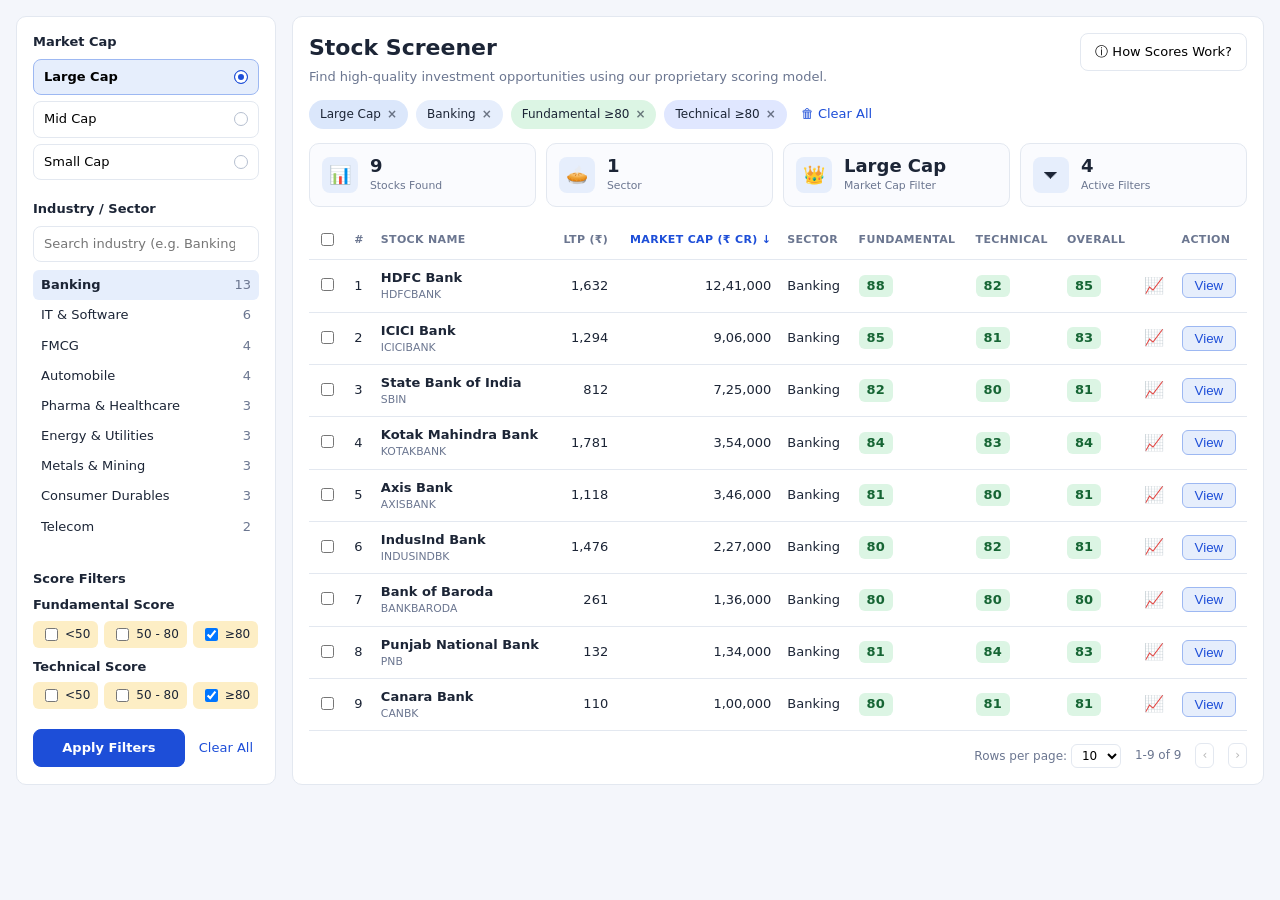
==== index.html @ 032cc3be "Add stock screener dashboard sample Co-Authored-By: Claude Sonnet 5.5 <noreply@anthropic.com> Claude" ====
<!doctype html>
<html lang="en">
<head>
<meta charset="utf-8">
<meta name="viewport" content="width=device-width, initial-scale=1">
<title>Stock Screener</title>
<style>
  :root {
    --bg: #f4f6fb; --card: #fff; --border: #e3e8f0; --text: #1c2536; --muted: #6b7690;
    --primary: #1d4ed8; --primary-soft: #e6eefc; --green: #16a34a; --green-soft: #dcf5e4;
    --amber-soft: #fdeec5; --amber: #a16207; --red-soft: #fde2e2; --red: #b91c1c; --blue-soft: #dbe7fb;
  }
  * { box-sizing: border-box; }
  body { margin: 0; font: 13px/1.4 system-ui, -apple-system, "Segoe UI", Roboto, sans-serif; background: var(--bg); color: var(--text); }
  .layout { display: grid; grid-template-columns: 260px 1fr; gap: 16px; max-width: 1280px; margin: 0 auto; padding: 16px; }
  aside, main { background: var(--card); border: 1px solid var(--border); border-radius: 10px; padding: 16px; }
  h3 { margin: 0 0 8px; font-size: 13px; }
  h1 { margin: 0; font-size: 22px; }
  .sub { color: var(--muted); margin: 4px 0 0; }
  .section { margin-bottom: 20px; }
  .opt { display: flex; align-items: center; gap: 8px; width: 100%; padding: 8px 10px; margin-bottom: 6px; border: 1px solid var(--border); border-radius: 8px; background: #fff; cursor: pointer; font: inherit; text-align: left; }
  .opt.active { background: var(--primary-soft); border-color: #9db8f2; font-weight: 600; }
  .opt .dot { margin-left: auto; width: 14px; height: 14px; border-radius: 50%; border: 1.5px solid #b6bfd0; }
  .opt.active .dot { background: var(--primary); border-color: var(--primary); box-shadow: inset 0 0 0 3px #fff; }
  input[type=search] { width: 100%; padding: 8px 10px; border: 1px solid var(--border); border-radius: 8px; font: inherit; margin-bottom: 8px; }
  .sectors { max-height: 280px; overflow: auto; }
  .sec { display: flex; justify-content: space-between; padding: 6px 8px; border-radius: 6px; cursor: pointer; }
  .sec:hover { background: #f1f4fa; }
  .sec.active { background: var(--primary-soft); font-weight: 600; }
  .sec span { color: var(--muted); font-weight: 400; }
  .chk { display: flex; gap: 6px; flex-wrap: wrap; margin-bottom: 10px; }
  .chk label { display: flex; align-items: center; gap: 4px; padding: 4px 8px; border-radius: 6px; background: var(--amber-soft); cursor: pointer; font-size: 12px; }
  .lbl { font-weight: 600; margin: 8px 0 6px; }
  .btns { display: flex; gap: 8px; align-items: center; }
  .btn { padding: 9px 14px; border-radius: 8px; border: 1px solid var(--border); background: #fff; cursor: pointer; font: inherit; }
  .btn.primary { background: var(--primary); color: #fff; border-color: var(--primary); flex: 1; font-weight: 600; }
  .btn.link { border: none; background: none; color: var(--primary); padding: 4px 6px; }
  header { display: flex; justify-content: space-between; gap: 12px; align-items: flex-start; }
  .chips { display: flex; flex-wrap: wrap; gap: 8px; align-items: center; margin: 14px 0; }
  .chip { padding: 5px 10px; border-radius: 999px; font-size: 12px; border: 1px solid transparent; cursor: pointer; }
  .chip.c0 { background: var(--blue-soft); } .chip.c1 { background: var(--primary-soft); }
  .chip.c2 { background: var(--green-soft); } .chip.c3 { background: #e0e7ff; }
  .chip b { margin-left: 6px; opacity: .6; }
  .stats { display: grid; grid-template-columns: repeat(4, 1fr); gap: 10px; margin-bottom: 14px; }
  .stat { display: flex; gap: 12px; align-items: center; padding: 12px; border: 1px solid var(--border); border-radius: 10px; background: #fafbfe; }
  .stat .ic { width: 36px; height: 36px; border-radius: 8px; display: grid; place-items: center; background: var(--primary-soft); font-size: 18px; }
  .stat strong { font-size: 18px; display: block; line-height: 1.1; }
  .stat small { color: var(--muted); }
  .tablewrap { overflow-x: auto; }
  table { width: 100%; border-collapse: collapse; min-width: 760px; }
  th, td { padding: 9px 8px; text-align: left; border-bottom: 1px solid var(--border); white-space: nowrap; }
  th { font-size: 11px; color: var(--muted); text-transform: uppercase; letter-spacing: .03em; cursor: pointer; user-select: none; }
  th.sorted { color: var(--primary); }
  td.num, th.num { text-align: right; }
  td small { color: var(--muted); display: block; }
  .score { display: inline-block; min-width: 34px; text-align: center; padding: 2px 8px; border-radius: 6px; font-weight: 600; }
  .s-hi { background: var(--green-soft); color: #166534; } .s-mid { background: var(--amber-soft); color: var(--amber); } .s-lo { background: var(--red-soft); color: var(--red); }
  .spark { color: var(--green); font-size: 16px; }
  .view { padding: 4px 12px; border: 1px solid #9db8f2; background: var(--primary-soft); color: var(--primary); border-radius: 6px; cursor: pointer; }
  .foot { display: flex; justify-content: flex-end; align-items: center; gap: 14px; margin-top: 12px; color: var(--muted); font-size: 12px; }
  .foot select, .foot button { font: inherit; padding: 3px 6px; border: 1px solid var(--border); border-radius: 6px; background: #fff; }
  .empty { text-align: center; padding: 40px; color: var(--muted); }
  @media (max-width: 900px) { .layout { grid-template-columns: 1fr; } .stats { grid-template-columns: repeat(2, 1fr); } }
</style>
</head>
<body>
<div class="layout">
  <aside>
    <div class="section"><h3>Market Cap</h3><div id="caps"></div></div>
    <div class="section">
      <h3>Industry / Sector</h3>
      <input type="search" id="secSearch" placeholder="Search industry (e.g. Banking, IT ...)">
      <div class="sectors" id="sectors"></div>
    </div>
    <div class="section">
      <h3>Score Filters</h3>
      <div class="lbl">Fundamental Score</div><div class="chk" id="fScore"></div>
      <div class="lbl">Technical Score</div><div class="chk" id="tScore"></div>
    </div>
    <div class="btns"><button class="btn primary" id="apply">Apply Filters</button><button class="btn link" id="clear">Clear All</button></div>
  </aside>

  <main>
    <header>
      <div><h1>Stock Screener</h1><p class="sub">Find high-quality investment opportunities using our proprietary scoring model.</p></div>
      <button class="btn" onclick="alert('Scores range 0-100. Overall = average of Fundamental and Technical. Sample data only.')">ⓘ How Scores Work?</button>
    </header>
    <div class="chips" id="chips"></div>
    <div class="stats" id="stats"></div>
    <div class="tablewrap">
      <table>
        <thead><tr id="thead"></tr></thead>
        <tbody id="tbody"></tbody>
      </table>
    </div>
    <div class="foot">
      <span>Rows per page:
        <select id="pageSize"><option>5</option><option selected>10</option><option>20</option></select></span>
      <span id="range"></span>
      <button id="prev">‹</button><button id="next">›</button>
    </div>
  </main>
</div>

<script>
// Sample data: [name, ticker, ltp, mcapCr, sector, cap, fundamental, technical]
const DATA = [
  ["HDFC Bank","HDFCBANK",1632,1241000,"Banking","Large",88,82],
  ["ICICI Bank","ICICIBANK",1294,906000,"Banking","Large",85,81],
  ["State Bank of India","SBIN",812,725000,"Banking","Large",82,80],
  ["Kotak Mahindra Bank","KOTAKBANK",1781,354000,"Banking","Large",84,83],
  ["Axis Bank","AXISBANK",1118,346000,"Banking","Large",81,80],
  ["IndusInd Bank","INDUSINDBK",1476,227000,"Banking","Large",80,82],
  ["Bank of Baroda","BANKBARODA",261,136000,"Banking","Large",80,80],
  ["Punjab National Bank","PNB",132,134000,"Banking","Large",81,84],
  ["Canara Bank","CANBK",110,100000,"Banking","Large",80,81],
  ["Union Bank of India","UNIONBANK",132,98000,"Banking","Large",78,81],
  ["IDFC First Bank","IDFCFIRSTB",78,55000,"Banking","Mid",72,66],
  ["Federal Bank","FEDERALBNK",190,46000,"Banking","Mid",79,74],
  ["Karur Vysya Bank","KARURVYSYA",215,17000,"Banking","Small",76,70],
  ["TCS","TCS",4120,1490000,"IT & Software","Large",90,78],
  ["Infosys","INFY",1890,785000,"IT & Software","Large",86,74],
  ["HCL Technologies","HCLTECH",1720,466000,"IT & Software","Large",83,79],
  ["Persistent Systems","PERSISTENT",5400,84000,"IT & Software","Mid",84,85],
  ["Coforge","COFORGE",7800,48000,"IT & Software","Mid",80,76],
  ["Sonata Software","SONATSOFTW",690,9600,"IT & Software","Small",74,62],
  ["Hindustan Unilever","HINDUNILVR",2480,583000,"FMCG","Large",82,58],
  ["ITC","ITC",465,582000,"FMCG","Large",85,71],
  ["Nestle India","NESTLEIND",2350,226000,"FMCG","Large",81,64],
  ["Dabur India","DABUR",540,96000,"FMCG","Mid",70,55],
  ["Maruti Suzuki","MARUTI",12400,390000,"Automobile","Large",84,77],
  ["Tata Motors","TATAMOTORS",980,360000,"Automobile","Large",78,69],
  ["TVS Motor","TVSMOTOR",2650,126000,"Automobile","Large",83,86],
  ["Ashok Leyland","ASHOKLEY",230,67000,"Automobile","Mid",76,72],
  ["Sun Pharma","SUNPHARMA",1780,427000,"Pharma & Healthcare","Large",87,81],
  ["Cipla","CIPLA",1560,126000,"Pharma & Healthcare","Large",82,70],
  ["Lupin","LUPIN",2040,93000,"Pharma & Healthcare","Mid",79,83],
  ["Reliance Industries","RELIANCE",2910,1970000,"Energy & Utilities","Large",83,75],
  ["NTPC","NTPC",372,360000,"Energy & Utilities","Large",78,80],
  ["Tata Power","TATAPOWER",410,131000,"Energy & Utilities","Mid",72,77],
  ["Tata Steel","TATASTEEL",158,197000,"Metals & Mining","Large",65,68],
  ["Hindalco","HINDALCO",690,155000,"Metals & Mining","Large",77,82],
  ["NMDC","NMDC",72,63000,"Metals & Mining","Mid",70,64],
  ["Asian Paints","ASIANPAINT",2850,273000,"Consumer Durables","Large",80,55],
  ["Titan Company","TITAN",3480,309000,"Consumer Durables","Large",84,72],
  ["Havells India","HAVELLS",1620,101000,"Consumer Durables","Mid",78,69],
  ["Bharti Airtel","BHARTIARTL",1590,950000,"Telecom","Large",86,84],
  ["Vodafone Idea","IDEA",14,98000,"Telecom","Mid",32,48],
  ["DLF","DLF",810,200000,"Realty","Large",76,80],
  ["Godrej Properties","GODREJPROP",2780,77000,"Realty","Mid",74,73],
  ["UPL","UPL",530,40000,"Chemicals","Mid",60,58],
  ["SRF","SRF",2380,70000,"Chemicals","Mid",77,68],
  ["Aarti Industries","AARTIIND",420,15000,"Chemicals","Small",58,52]
].map(([name,ticker,ltp,mcap,sector,cap,f,t]) => ({name,ticker,ltp,mcap,sector,cap,f,t,o:Math.round((f+t)/2)}));

const CAPS = ["Large","Mid","Small"];
const BANDS = {"<50":[0,49],"50-80":[50,79],"≥80":[80,100]};
const SECTORS = [...new Set(DATA.map(d => d.sector))];

// applied = what the table uses; draft = sidebar edits until "Apply Filters"
const initial = () => ({cap:"Large", sector:"Banking", f:["≥80"], t:["≥80"]});
let applied = initial(), draft = structuredClone(applied);
let sort = {key:"mcap", dir:-1}, page = 0, pageSize = 10, selected = new Set();
const $ = id => document.getElementById(id);
const fmt = n => n.toLocaleString("en-IN");

function bandMatch(v, bands) { return !bands.length || bands.some(b => v >= BANDS[b][0] && v <= BANDS[b][1]); }
function filtered() {
  const rows = DATA.filter(d => (!applied.cap || d.cap === applied.cap) && (!applied.sector || d.sector === applied.sector)
    && bandMatch(d.f, applied.f) && bandMatch(d.t, applied.t));
  const k = sort.key;
  return rows.sort((a,b) => (typeof a[k] === "string" ? a[k].localeCompare(b[k]) : a[k]-b[k]) * sort.dir);
}

function renderSidebar() {
  $("caps").innerHTML = CAPS.map(c => `<button class="opt ${draft.cap===c?"active":""}" data-cap="${c}">${c} Cap<i class="dot"></i></button>`).join("");
  const q = $("secSearch").value.toLowerCase();
  $("sectors").innerHTML = SECTORS.filter(s => s.toLowerCase().includes(q)).map(s =>
    `<div class="sec ${draft.sector===s?"active":""}" data-sec="${s}">${s}<span>${DATA.filter(d=>d.sector===s).length}</span></div>`).join("");
  for (const [id,key] of [["fScore","f"],["tScore","t"]])
    $(id).innerHTML = Object.keys(BANDS).map(b => `<label><input type="checkbox" data-k="${key}" value="${b}" ${draft[key].includes(b)?"checked":""}>${b.replace("-"," - ")}</label>`).join("");
}

function renderChips() {
  const items = [];
  if (applied.cap) items.push(["cap", `${applied.cap} Cap`]);
  if (applied.sector) items.push(["sector", applied.sector]);
  if (applied.f.length) items.push(["f", `Fundamental ${applied.f.join(", ")}`]);
  if (applied.t.length) items.push(["t", `Technical ${applied.t.join(", ")}`]);
  $("chips").innerHTML = items.map(([k,l],i) => `<span class="chip c${i}" data-chip="${k}">${l}<b>×</b></span>`).join("")
    + (items.length ? `<button class="btn link" id="clearChips">🗑 Clear All</button>` : "");
  return items.length;
}

const cls = v => v >= 80 ? "s-hi" : v >= 50 ? "s-mid" : "s-lo";
const COLS = [["name","Stock Name"],["ltp","LTP (₹)","num"],["mcap","Market Cap (₹ Cr)","num"],["sector","Sector"],["f","Fundamental"],["t","Technical"],["o","Overall"]];

function render() {
  const rows = filtered(), nFilters = renderChips();
  const pages = Math.max(1, Math.ceil(rows.length / pageSize));
  page = Math.min(page, pages - 1);
  const slice = rows.slice(page*pageSize, (page+1)*pageSize);
  const sectors = new Set(rows.map(r => r.sector)).size;

  $("stats").innerHTML = [
    ["📊", rows.length, "Stocks Found"], ["🥧", sectors, sectors === 1 ? "Sector" : "Sectors"],
    ["👑", applied.cap ? `${applied.cap} Cap` : "All", "Market Cap Filter"], ["⏷", nFilters, "Active Filters"]
  ].map(([i,v,l]) => `<div class="stat"><div class="ic">${i}</div><div><strong>${v}</strong><small>${l}</small></div></div>`).join("");

  $("thead").innerHTML = `<th><input type="checkbox" id="all" ${slice.length && slice.every(r=>selected.has(r.ticker))?"checked":""}></th><th>#</th>`
    + COLS.map(([k,l,c]) => `<th class="${c||""} ${sort.key===k?"sorted":""}" data-sort="${k}">${l}${sort.key===k?(sort.dir>0?" ↑":" ↓"):""}</th>`).join("") + "<th></th><th>Action</th>";

  $("tbody").innerHTML = slice.length ? slice.map((r,i) => `<tr>
    <td><input type="checkbox" data-sel="${r.ticker}" ${selected.has(r.ticker)?"checked":""}></td>
    <td>${page*pageSize+i+1}</td>
    <td><b>${r.name}</b><small>${r.ticker}</small></td>
    <td class="num">${fmt(r.ltp)}</td><td class="num">${fmt(r.mcap)}</td><td>${r.sector}</td>
    <td><span class="score ${cls(r.f)}">${r.f}</span></td>
    <td><span class="score ${cls(r.t)}">${r.t}</span></td>
    <td><span class="score ${cls(r.o)}">${r.o}</span></td>
    <td class="spark">📈</td>
    <td><button class="view" onclick="alert('${r.name} (${r.ticker}) — detail view coming soon')">View</button></td></tr>`).join("")
    : `<tr><td colspan="11" class="empty">No stocks match these filters. Try clearing some.</td></tr>`;

  const from = rows.length ? page*pageSize+1 : 0;
  $("range").textContent = `${from}-${Math.min((page+1)*pageSize, rows.length)} of ${rows.length}`;
  $("prev").disabled = page === 0; $("next").disabled = page >= pages - 1;
}

function sync() { draft = structuredClone(applied); renderSidebar(); render(); }

// --- events ---
$("caps").onclick = e => { const b = e.target.closest("[data-cap]"); if (b) { draft.cap = b.dataset.cap; renderSidebar(); } };
$("sectors").onclick = e => { const s = e.target.closest("[data-sec]"); if (s) { draft.sector = draft.sector === s.dataset.sec ? null : s.dataset.sec; renderSidebar(); } };
$("secSearch").oninput = renderSidebar;
document.querySelector("aside").onchange = e => {
  const k = e.target.dataset.k; if (!k) return;
  draft[k] = e.target.checked ? [...draft[k], e.target.value] : draft[k].filter(v => v !== e.target.value);
};
$("apply").onclick = () => { applied = structuredClone(draft); page = 0; render(); };
const clearAll = () => { applied = {cap:null, sector:null, f:[], t:[]}; page = 0; sync(); };
$("clear").onclick = clearAll;
$("chips").onclick = e => {
  if (e.target.id === "clearChips") return clearAll();
  const c = e.target.closest("[data-chip]"); if (!c) return;
  const k = c.dataset.chip; applied[k] = Array.isArray(applied[k]) ? [] : null; page = 0; sync();
};
$("thead").onclick = e => {
  if (e.target.id === "all") { filtered().slice(page*pageSize,(page+1)*pageSize).forEach(r => e.target.checked ? selected.add(r.ticker) : selected.delete(r.ticker)); return render(); }
  const th = e.target.closest("[data-sort]"); if (!th) return;
  const k = th.dataset.sort; sort = {key:k, dir: sort.key === k ? -sort.dir : -1}; render();
};
$("tbody").onchange = e => { const t = e.target.dataset.sel; if (t) { e.target.checked ? selected.add(t) : selected.delete(t); render(); } };
$("pageSize").onchange = e => { pageSize = +e.target.value; page = 0; render(); };
$("prev").onclick = () => { page--; render(); };
$("next").onclick = () => { page++; render(); };

sync();
</script>
</body>
</html>
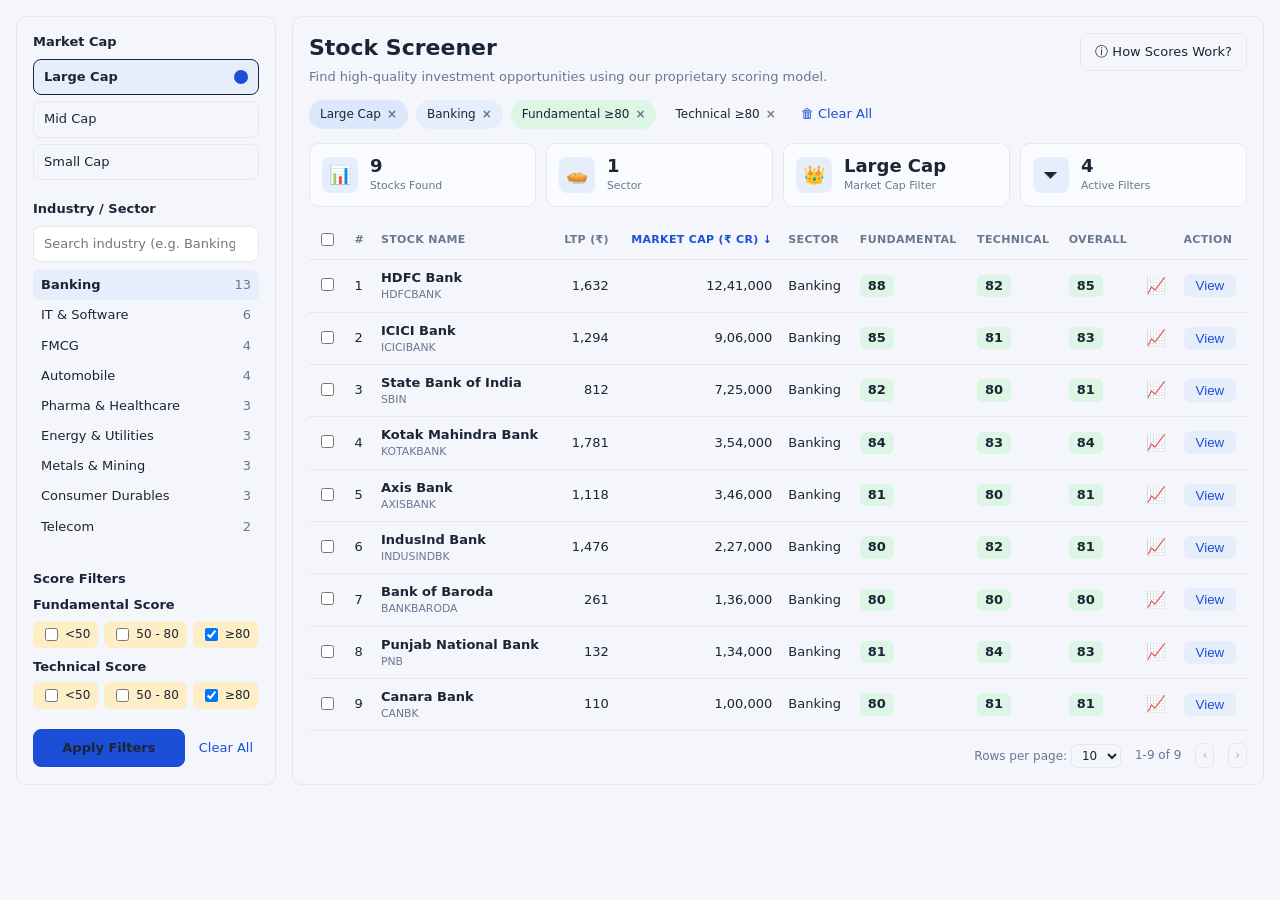
==== commit 8007c18e: "Deploy dashboard to GitHub Pages; add dark mode and inline notices Co-Authored-By: Claude Sonnet 5.5" ====
--- a/index.html
+++ b/index.html
@@ -5,44 +5,57 @@
 <meta name="viewport" content="width=device-width, initial-scale=1">
 <title>Stock Screener</title>
 <style>
+  .btn, .opt, input, select { color: var(--text); }
+  .btn.primary { color: #fff; }
   :root {
-    --bg: #f4f6fb; --card: #fff; --border: #e3e8f0; --text: #1c2536; --muted: #6b7690;
-    --primary: #1d4ed8; --primary-soft: #e6eefc; --green: #16a34a; --green-soft: #dcf5e4;
-    --amber-soft: #fdeec5; --amber: #a16207; --red-soft: #fde2e2; --red: #b91c1c; --blue-soft: #dbe7fb;
+    --bg: #f4f6fb; --card: var(--card); --card2: #fafbfe; --hover: var(--hover); --border: #e3e8f0; --text: #1c2536; --muted: #6b7690;
+    --primary: #1d4ed8; --primary-soft: #e6eefc; --primary-line: var(--primary-line); --ring: var(--ring); --chip3: var(--chip3);
+    --green: #16a34a; --green-soft: #dcf5e4; --green-text: var(--green-text); --amber-soft: #fdeec5; --amber: #a16207;
+    --red-soft: #fde2e2; --red: #b91c1c; --blue-soft: #dbe7fb;
   }
+  @media (prefers-color-scheme: dark) { :root:not([data-theme="light"]) {
+    --bg: #0f1522; --card: #171f30; --card2: #1b2437; --hover: #202b41; --border: #2b3750; --text: #e6ebf5; --muted: #93a0ba;
+    --primary: #6d9bff; --primary-soft: #1e2f55; --primary-line: #3d5fa8; --ring: #51607f; --chip3: #26325a;
+    --green: #4ade80; --green-soft: #17382a; --green-text: #86efac; --amber-soft: #3d3216; --amber: #fcd34d;
+    --red-soft: #432020; --red: #fca5a5; --blue-soft: #1d2f50; color-scheme: dark } }
+  :root[data-theme="dark"] {
+    --bg: #0f1522; --card: #171f30; --card2: #1b2437; --hover: #202b41; --border: #2b3750; --text: #e6ebf5; --muted: #93a0ba;
+    --primary: #6d9bff; --primary-soft: #1e2f55; --primary-line: #3d5fa8; --ring: #51607f; --chip3: #26325a;
+    --green: #4ade80; --green-soft: #17382a; --green-text: #86efac; --amber-soft: #3d3216; --amber: #fcd34d;
+    --red-soft: #432020; --red: #fca5a5; --blue-soft: #1d2f50; color-scheme: dark }
   * { box-sizing: border-box; }
   body { margin: 0; font: 13px/1.4 system-ui, -apple-system, "Segoe UI", Roboto, sans-serif; background: var(--bg); color: var(--text); }
-  .layout { display: grid; grid-template-columns: 260px 1fr; gap: 16px; max-width: 1280px; margin: 0 auto; padding: 16px; }
+  .layout { display: grid; grid-template-columns: 260px minmax(0,1fr); gap: 16px; max-width: 1280px; margin: 0 auto; padding-block: 16px; padding-left: max(16px, env(safe-area-inset-left, 0px)); padding-right: max(16px, env(safe-area-inset-right, 0px)); }
   aside, main { background: var(--card); border: 1px solid var(--border); border-radius: 10px; padding: 16px; }
   h3 { margin: 0 0 8px; font-size: 13px; }
   h1 { margin: 0; font-size: 22px; }
   .sub { color: var(--muted); margin: 4px 0 0; }
   .section { margin-bottom: 20px; }
-  .opt { display: flex; align-items: center; gap: 8px; width: 100%; padding: 8px 10px; margin-bottom: 6px; border: 1px solid var(--border); border-radius: 8px; background: #fff; cursor: pointer; font: inherit; text-align: left; }
-  .opt.active { background: var(--primary-soft); border-color: #9db8f2; font-weight: 600; }
-  .opt .dot { margin-left: auto; width: 14px; height: 14px; border-radius: 50%; border: 1.5px solid #b6bfd0; }
-  .opt.active .dot { background: var(--primary); border-color: var(--primary); box-shadow: inset 0 0 0 3px #fff; }
+  .opt { display: flex; align-items: center; gap: 8px; width: 100%; padding: 8px 10px; margin-bottom: 6px; border: 1px solid var(--border); border-radius: 8px; background: var(--card); cursor: pointer; font: inherit; text-align: left; }
+  .opt.active { background: var(--primary-soft); border-color: var(--primary-line); font-weight: 600; }
+  .opt .dot { margin-left: auto; width: 14px; height: 14px; border-radius: 50%; border: 1.5px solid var(--ring); }
+  .opt.active .dot { background: var(--primary); border-color: var(--primary); box-shadow: inset 0 0 0 3px var(--card); }
   input[type=search] { width: 100%; padding: 8px 10px; border: 1px solid var(--border); border-radius: 8px; font: inherit; margin-bottom: 8px; }
   .sectors { max-height: 280px; overflow: auto; }
   .sec { display: flex; justify-content: space-between; padding: 6px 8px; border-radius: 6px; cursor: pointer; }
-  .sec:hover { background: #f1f4fa; }
+  .sec:hover { background: var(--hover); }
   .sec.active { background: var(--primary-soft); font-weight: 600; }
   .sec span { color: var(--muted); font-weight: 400; }
   .chk { display: flex; gap: 6px; flex-wrap: wrap; margin-bottom: 10px; }
   .chk label { display: flex; align-items: center; gap: 4px; padding: 4px 8px; border-radius: 6px; background: var(--amber-soft); cursor: pointer; font-size: 12px; }
   .lbl { font-weight: 600; margin: 8px 0 6px; }
   .btns { display: flex; gap: 8px; align-items: center; }
-  .btn { padding: 9px 14px; border-radius: 8px; border: 1px solid var(--border); background: #fff; cursor: pointer; font: inherit; }
-  .btn.primary { background: var(--primary); color: #fff; border-color: var(--primary); flex: 1; font-weight: 600; }
+  .btn { padding: 9px 14px; border-radius: 8px; border: 1px solid var(--border); background: var(--card); cursor: pointer; font: inherit; }
+  .btn.primary { background: var(--primary); color: var(--card); border-color: var(--primary); flex: 1; font-weight: 600; }
   .btn.link { border: none; background: none; color: var(--primary); padding: 4px 6px; }
   header { display: flex; justify-content: space-between; gap: 12px; align-items: flex-start; }
   .chips { display: flex; flex-wrap: wrap; gap: 8px; align-items: center; margin: 14px 0; }
   .chip { padding: 5px 10px; border-radius: 999px; font-size: 12px; border: 1px solid transparent; cursor: pointer; }
   .chip.c0 { background: var(--blue-soft); } .chip.c1 { background: var(--primary-soft); }
-  .chip.c2 { background: var(--green-soft); } .chip.c3 { background: #e0e7ff; }
+  .chip.c2 { background: var(--green-soft); } .chip.c3 { background: var(--chip3); }
   .chip b { margin-left: 6px; opacity: .6; }
   .stats { display: grid; grid-template-columns: repeat(4, 1fr); gap: 10px; margin-bottom: 14px; }
-  .stat { display: flex; gap: 12px; align-items: center; padding: 12px; border: 1px solid var(--border); border-radius: 10px; background: #fafbfe; }
+  .stat { display: flex; gap: 12px; align-items: center; padding: 12px; border: 1px solid var(--border); border-radius: 10px; background: var(--card2); }
   .stat .ic { width: 36px; height: 36px; border-radius: 8px; display: grid; place-items: center; background: var(--primary-soft); font-size: 18px; }
   .stat strong { font-size: 18px; display: block; line-height: 1.1; }
   .stat small { color: var(--muted); }
@@ -54,11 +67,12 @@
   td.num, th.num { text-align: right; }
   td small { color: var(--muted); display: block; }
   .score { display: inline-block; min-width: 34px; text-align: center; padding: 2px 8px; border-radius: 6px; font-weight: 600; }
-  .s-hi { background: var(--green-soft); color: #166534; } .s-mid { background: var(--amber-soft); color: var(--amber); } .s-lo { background: var(--red-soft); color: var(--red); }
+  .s-hi { background: var(--green-soft); color: var(--green-text); } .s-mid { background: var(--amber-soft); color: var(--amber); } .s-lo { background: var(--red-soft); color: var(--red); }
   .spark { color: var(--green); font-size: 16px; }
-  .view { padding: 4px 12px; border: 1px solid #9db8f2; background: var(--primary-soft); color: var(--primary); border-radius: 6px; cursor: pointer; }
+  .view { padding: 4px 12px; border: 1px solid var(--primary-line); background: var(--primary-soft); color: var(--primary); border-radius: 6px; cursor: pointer; }
   .foot { display: flex; justify-content: flex-end; align-items: center; gap: 14px; margin-top: 12px; color: var(--muted); font-size: 12px; }
-  .foot select, .foot button { font: inherit; padding: 3px 6px; border: 1px solid var(--border); border-radius: 6px; background: #fff; }
+  .foot select, .foot button { font: inherit; padding: 3px 6px; border: 1px solid var(--border); border-radius: 6px; background: var(--card); }
+  .toast { padding: 8px 12px; margin-top: 12px; border-radius: 8px; background: var(--primary-soft); border: 1px solid var(--primary-line); }
   .empty { text-align: center; padding: 40px; color: var(--muted); }
   @media (max-width: 900px) { .layout { grid-template-columns: 1fr; } .stats { grid-template-columns: repeat(2, 1fr); } }
 </style>
@@ -83,8 +97,9 @@
   <main>
     <header>
       <div><h1>Stock Screener</h1><p class="sub">Find high-quality investment opportunities using our proprietary scoring model.</p></div>
-      <button class="btn" onclick="alert('Scores range 0-100. Overall = average of Fundamental and Technical. Sample data only.')">ⓘ How Scores Work?</button>
+      <button class="btn" onclick="note('Scores range 0-100. Overall is the average of Fundamental and Technical. All figures are sample data.')">ⓘ How Scores Work?</button>
     </header>
+    <div class="toast" id="toast" hidden></div>
     <div class="chips" id="chips"></div>
     <div class="stats" id="stats"></div>
     <div class="tablewrap">
@@ -219,7 +234,7 @@
     <td><span class="score ${cls(r.t)}">${r.t}</span></td>
     <td><span class="score ${cls(r.o)}">${r.o}</span></td>
     <td class="spark">📈</td>
-    <td><button class="view" onclick="alert('${r.name} (${r.ticker}) — detail view coming soon')">View</button></td></tr>`).join("")
+    <td><button class="view" onclick="note('${r.name} (${r.ticker}): detail view is not part of this sample.')">View</button></td></tr>`).join("")
     : `<tr><td colspan="11" class="empty">No stocks match these filters. Try clearing some.</td></tr>`;
 
   const from = rows.length ? page*pageSize+1 : 0;
@@ -229,6 +244,7 @@
 
 function sync() { draft = structuredClone(applied); renderSidebar(); render(); }
 
+let tt; function note(m){const t=$("toast");t.textContent=m;t.hidden=false;clearTimeout(tt);tt=setTimeout(()=>t.hidden=true,3500);}
 // --- events ---
 $("caps").onclick = e => { const b = e.target.closest("[data-cap]"); if (b) { draft.cap = b.dataset.cap; renderSidebar(); } };
 $("sectors").onclick = e => { const s = e.target.closest("[data-sec]"); if (s) { draft.sector = draft.sector === s.dataset.sec ? null : s.dataset.sec; renderSidebar(); } };
